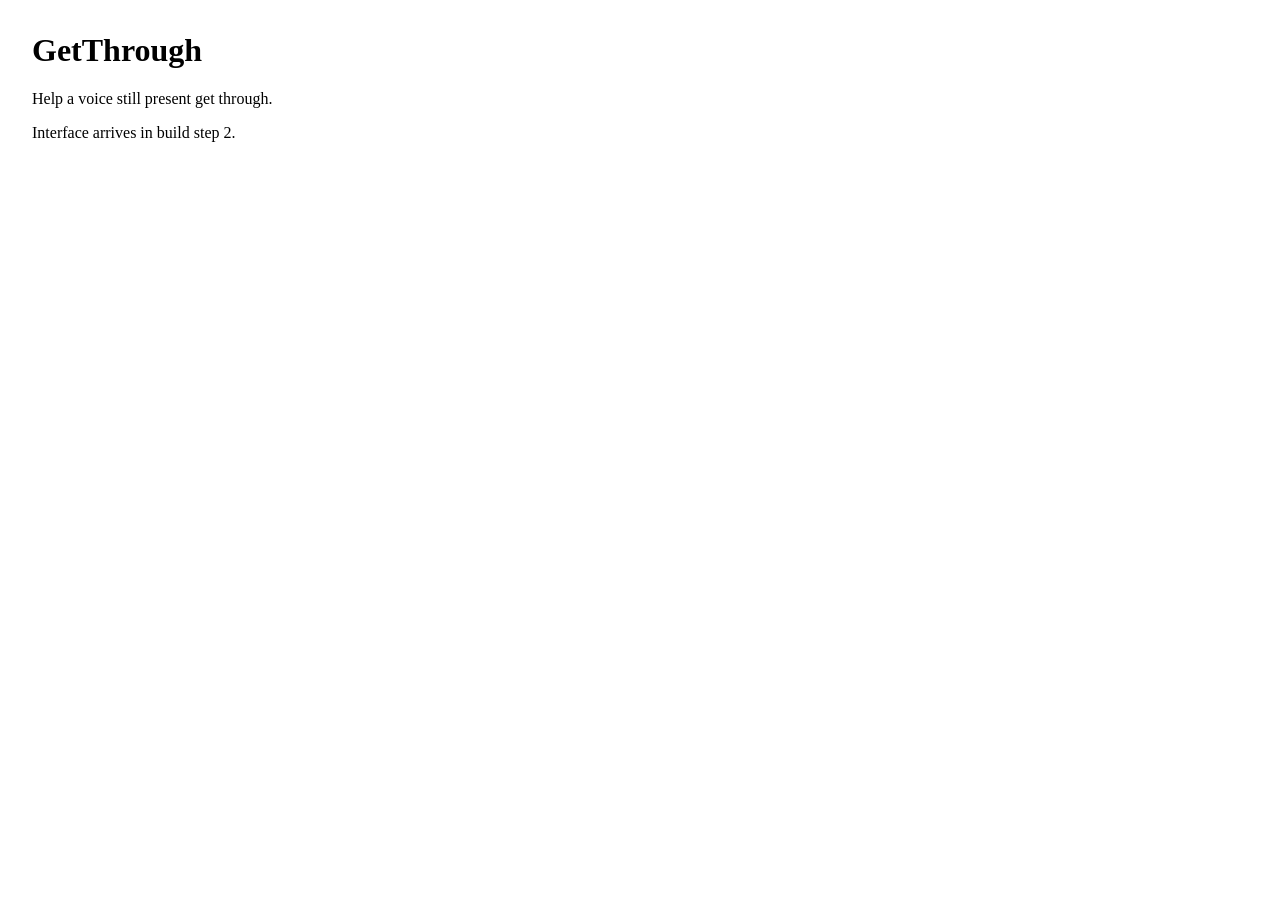
==== static/index.html @ 42d839e5 "Step 1: stubbed /interpret and static shell serving Co-Authored-By: Claude Fable 5 <noreply@anthropi" ====
<!DOCTYPE html>
<html lang="en">
<head>
  <meta charset="UTF-8">
  <meta name="viewport" content="width=device-width, initial-scale=1.0">
  <title>GetThrough</title>
  <link rel="stylesheet" href="style.css">
</head>
<body>
  <main class="app">
    <h1>GetThrough</h1>
    <p class="tagline">Help a voice still present get through.</p>
    <p id="placeholder">Interface arrives in build step 2.</p>
  </main>
  <script src="app.js"></script>
</body>
</html>
---- static/style.css ----
/* GetThrough styles -- design system arrives with the interface builds. */
body { font-family: Georgia, serif; margin: 2rem; }
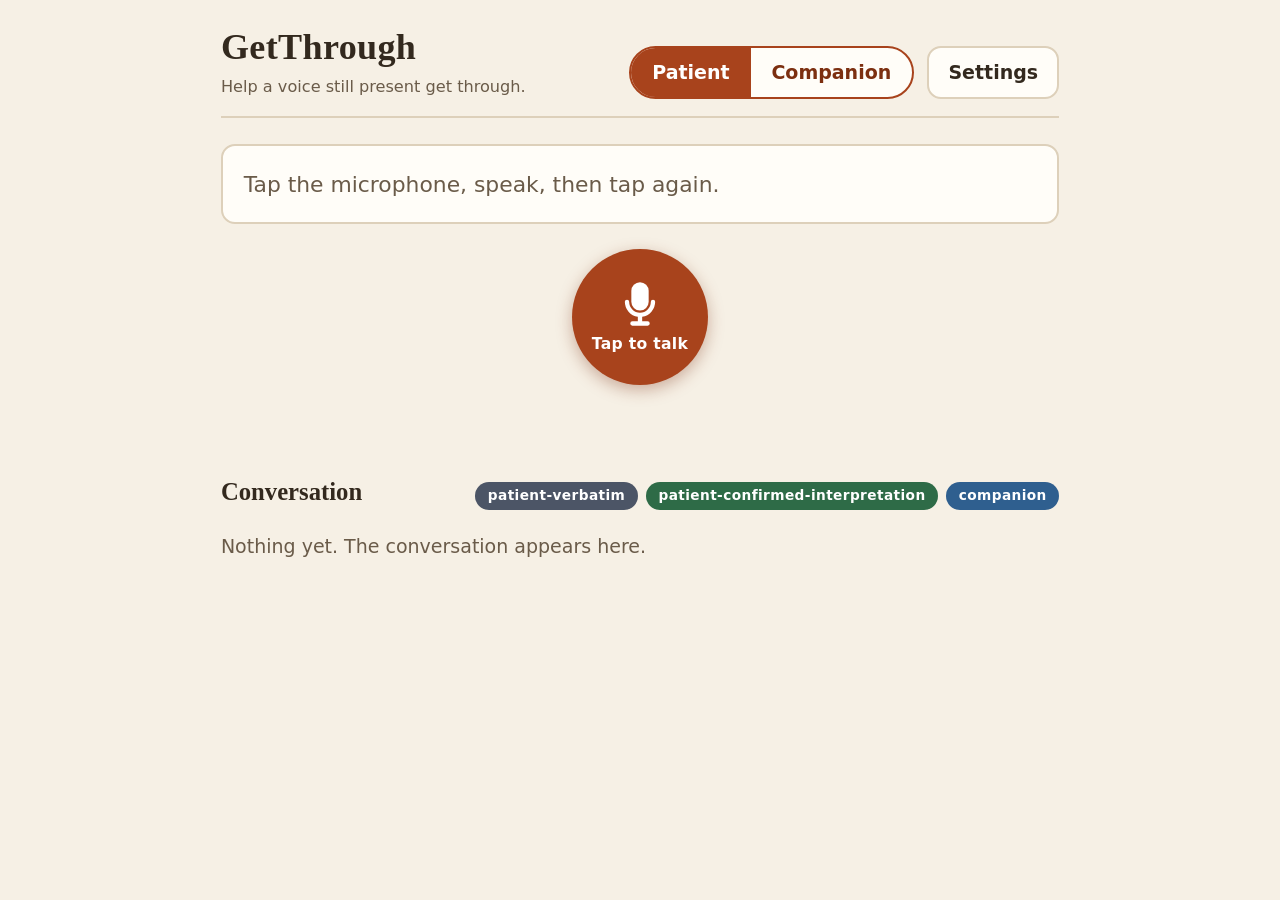
==== commit c624c4b8: "Step 2: mic capture, live transcript, mode toggle Co-Authored-By: Claude Fable 5 <noreply@anthropic." ====
--- a/static/index.html
+++ b/static/index.html
@@ -8,10 +8,147 @@
 </head>
 <body>
   <main class="app">
-    <h1>GetThrough</h1>
-    <p class="tagline">Help a voice still present get through.</p>
-    <p id="placeholder">Interface arrives in build step 2.</p>
+
+    <!-- ================= Header: brand, mode toggle, settings ============ -->
+    <header class="top">
+      <div class="brand">
+        <h1>GetThrough</h1>
+        <p class="tagline">Help a voice still present get through.</p>
+      </div>
+      <div class="top-controls">
+        <!-- Who is speaking right now. Patient turns get interpreted;
+             companion turns go straight into the log for context. -->
+        <div class="mode-toggle" role="group" aria-label="Who is speaking">
+          <button id="mode-patient" class="mode-btn active" aria-pressed="true">Patient</button>
+          <button id="mode-companion" class="mode-btn" aria-pressed="false">Companion</button>
+        </div>
+        <button id="settings-btn" class="settings-btn" aria-label="Open settings">Settings</button>
+      </div>
+    </header>
+
+    <!-- ================= Talk area: live transcript + one big mic ======== -->
+    <section class="talk" aria-label="Talk">
+      <div id="transcript" class="transcript" aria-live="polite">
+        <span class="transcript-hint">Tap the microphone, speak, then tap again.</span>
+      </div>
+
+      <button id="mic-btn" class="mic" aria-label="Start listening">
+        <svg class="mic-icon" viewBox="0 0 24 24" aria-hidden="true" fill="currentColor">
+          <path d="M12 15a4 4 0 0 0 4-4V6a4 4 0 1 0-8 0v5a4 4 0 0 0 4 4z"/>
+          <path d="M19 11a1 1 0 1 0-2 0 5 5 0 0 1-10 0 1 1 0 1 0-2 0 7 7 0 0 0 6 6.92V20H8.5a1 1 0 1 0 0 2h7a1 1 0 1 0 0-2H13v-2.08A7 7 0 0 0 19 11z"/>
+        </svg>
+        <span id="mic-label" class="mic-label">Tap to talk</span>
+      </button>
+      <p id="mic-status" class="mic-status" aria-live="polite"></p>
+    </section>
+
+    <!-- ================= Response area: candidates or unclear ============ -->
+    <!-- Invariant 1: the verbatim fragment stays visible right above the
+         cards that interpret it, always. -->
+    <section id="response-area" class="response-area hidden" aria-label="What you might mean">
+      <div class="fragment-echo">
+        <span class="chip chip-verbatim">said</span>
+        <span id="fragment-echo-text" class="fragment-echo-text"></span>
+      </div>
+
+      <div id="thinking" class="thinking hidden">Finding possible meanings&hellip;</div>
+
+      <!-- Cards 1-3 plus "None of these" are rendered here by app.js.
+           Invariant 3: "None of these" is always present, same size. -->
+      <div id="cards" class="cards"></div>
+
+      <!-- Invariant 5: when the model cannot tell, we say so gently
+           instead of forcing three guesses. -->
+      <div id="unclear-panel" class="unclear hidden">
+        <p class="unclear-title">I couldn&rsquo;t tell what you meant.</p>
+        <p id="unclear-reason" class="unclear-reason"></p>
+        <p class="unclear-help">Want to try again, or point/type instead?</p>
+      </div>
+
+      <!-- Typing path: whatever is typed becomes a card the patient still
+           has to tap to confirm -- typing never skips confirmation. -->
+      <div class="type-instead">
+        <input id="type-input" type="text" autocomplete="off"
+               placeholder="Or type what was meant&hellip;" aria-label="Type what was meant">
+        <button id="type-add" class="type-add-btn">Show as a choice</button>
+      </div>
+    </section>
+
+    <!-- ================= Conversation log with provenance chips ========== -->
+    <section class="log-section" aria-label="Conversation log">
+      <header class="log-header">
+        <h2>Conversation</h2>
+        <!-- Invariant 4: every utterance carries one of exactly three
+             provenance tags; this legend explains the chips. -->
+        <div class="legend">
+          <span class="chip chip-verbatim">patient-verbatim</span>
+          <span class="chip chip-confirmed">patient-confirmed-interpretation</span>
+          <span class="chip chip-companion">companion</span>
+        </div>
+      </header>
+      <ol id="log" class="log"></ol>
+      <p id="log-empty" class="log-empty">Nothing yet. The conversation appears here.</p>
+    </section>
   </main>
+
+  <!-- ================= Settings drawer ================================== -->
+  <div id="drawer-overlay" class="drawer-overlay hidden"></div>
+  <aside id="drawer" class="drawer hidden" aria-label="Settings">
+    <header class="drawer-header">
+      <h2>Settings</h2>
+      <button id="drawer-close" class="drawer-close" aria-label="Close settings">&times;</button>
+    </header>
+
+    <section class="drawer-block">
+      <h3>About this person</h3>
+      <p class="drawer-note">These notes are the only personalization there is. They are sent
+        with every interpretation and nothing is remembered anywhere else.
+        Delete a line and it is gone from all future guesses immediately.</p>
+
+      <label for="ctx-name">Name</label>
+      <input id="ctx-name" type="text" autocomplete="off">
+
+      <label for="ctx-people">People (one per line, e.g. &ldquo;Kirsti - wife&rdquo;)</label>
+      <textarea id="ctx-people" rows="3"></textarea>
+
+      <label for="ctx-needs">Common needs (one per line)</label>
+      <textarea id="ctx-needs" rows="3"></textarea>
+
+      <label for="ctx-words">Favorite words &amp; phrases (one per line)</label>
+      <textarea id="ctx-words" rows="3"></textarea>
+
+      <label for="ctx-places">Places (one per line)</label>
+      <textarea id="ctx-places" rows="2"></textarea>
+
+      <label for="ctx-notes">Notes from family (e.g. &ldquo;She says &lsquo;the cold thing&rsquo; for the refrigerator.&rdquo;)</label>
+      <textarea id="ctx-notes" rows="3"></textarea>
+
+      <div class="drawer-row">
+        <button id="ctx-save" class="drawer-btn primary">Save notes</button>
+        <button id="ctx-clear" class="drawer-btn danger">Clear all</button>
+      </div>
+      <p id="ctx-status" class="drawer-status" aria-live="polite"></p>
+    </section>
+
+    <section class="drawer-block">
+      <h3>Voice &amp; display</h3>
+      <label for="voice-rate">Speaking rate <span id="voice-rate-value">1.0</span></label>
+      <input id="voice-rate" type="range" min="0.7" max="1.2" step="0.05" value="1.0">
+      <div class="drawer-row">
+        <button id="text-size" class="drawer-btn" aria-pressed="false">Larger text: off</button>
+      </div>
+    </section>
+
+    <section class="drawer-block">
+      <h3>Session</h3>
+      <div class="drawer-row">
+        <button id="session-save" class="drawer-btn primary">Save session</button>
+        <button id="session-new" class="drawer-btn">New session</button>
+      </div>
+      <p id="session-status" class="drawer-status" aria-live="polite"></p>
+    </section>
+  </aside>
+
   <script src="app.js"></script>
 </body>
 </html>
--- a/static/style.css
+++ b/static/style.css
@@ -1,2 +1,462 @@
-/* GetThrough styles -- design system arrives with the interface builds. */
-body { font-family: Georgia, serif; margin: 2rem; }
+/* ==========================================================================
+   GetThrough design system (SEED.md section 7)
+
+   The primary user may have impaired language, vision, and motor control.
+   Every choice below follows from that:
+     - big targets (mic >= 96px, cards >= 80px tall, buttons >= 48px)
+     - big text (live transcript >= 24px, card text >= 20px)
+     - calm, warm, high-contrast palette -- paper and ink, not clinic-white
+     - color is never the only signal (chips carry words, states carry text)
+   ========================================================================== */
+
+:root {
+  /* Warm paper-and-ink palette. All text/background pairs meet WCAG AA. */
+  --paper: #f6f0e5;        /* page background: warm cream               */
+  --card: #fffdf8;         /* raised surfaces                           */
+  --ink: #33291e;          /* main text: warm near-black (~12:1)        */
+  --ink-soft: #6a5b49;     /* secondary text (~5.6:1 on paper)          */
+  --line: #ddd0ba;         /* hairline borders                          */
+  --terracotta: #a8431c;   /* the mic + primary actions (~6:1 w/ white) */
+  --terracotta-deep: #7c2f10;
+  --green: #2e6b47;        /* confirmed-interpretation chip             */
+  --slate: #4c5566;        /* patient-verbatim chip                     */
+  --blue: #2f5f8f;         /* companion chip                            */
+  --danger: #9b2c2c;
+  --focus: #1d4f91;        /* visible keyboard focus ring               */
+  --radius: 14px;
+}
+
+* { box-sizing: border-box; }
+
+html { font-size: 19px; }
+html.large-text { font-size: 23px; }   /* the "Larger text" toggle */
+
+body {
+  margin: 0;
+  background: var(--paper);
+  color: var(--ink);
+  font-family: "Seravek", "Gill Sans", "Trebuchet MS", "Segoe UI", system-ui, sans-serif;
+  line-height: 1.45;
+}
+
+button { font: inherit; cursor: pointer; }
+button:focus-visible, input:focus-visible, textarea:focus-visible {
+  outline: 3px solid var(--focus);
+  outline-offset: 2px;
+}
+
+.hidden { display: none !important; }
+
+.app {
+  max-width: 880px;
+  margin: 0 auto;
+  padding: 1.1rem 1.1rem 4rem;
+}
+
+/* ================= Header ================= */
+
+.top {
+  display: flex;
+  flex-wrap: wrap;
+  align-items: flex-end;
+  justify-content: space-between;
+  gap: 0.8rem;
+  padding-bottom: 0.9rem;
+  border-bottom: 2px solid var(--line);
+}
+
+h1 {
+  margin: 0;
+  font-family: Georgia, "Times New Roman", serif;
+  font-size: 1.9rem;
+  letter-spacing: 0.01em;
+}
+
+.tagline {
+  margin: 0.1rem 0 0;
+  color: var(--ink-soft);
+  font-size: 0.85rem;
+}
+
+.top-controls { display: flex; align-items: center; gap: 0.7rem; flex-wrap: wrap; }
+
+/* Mode toggle: one explicit switch, Patient / Companion */
+.mode-toggle {
+  display: flex;
+  border: 2px solid var(--terracotta);
+  border-radius: 999px;
+  overflow: hidden;
+  background: var(--card);
+}
+
+.mode-btn {
+  border: 0;
+  background: transparent;
+  color: var(--terracotta-deep);
+  padding: 0.55rem 1.1rem;
+  font-size: 1rem;
+  font-weight: 600;
+  min-height: 48px;
+}
+
+.mode-btn.active { background: var(--terracotta); color: #fff; }
+
+.settings-btn {
+  border: 2px solid var(--line);
+  background: var(--card);
+  color: var(--ink);
+  border-radius: var(--radius);
+  padding: 0.55rem 1rem;
+  min-height: 48px;
+  font-weight: 600;
+}
+
+/* ================= Talk area ================= */
+
+.talk {
+  display: flex;
+  flex-direction: column;
+  align-items: center;
+  padding: 1.4rem 0 0.6rem;
+}
+
+/* Live transcript: what the mic is hearing, verbatim, as it happens. */
+.transcript {
+  width: 100%;
+  min-height: 4.2rem;
+  background: var(--card);
+  border: 2px solid var(--line);
+  border-radius: var(--radius);
+  padding: 0.9rem 1.1rem;
+  font-size: 1.5rem;            /* >= 24px requirement */
+  line-height: 1.4;
+  margin-bottom: 1.3rem;
+}
+
+.transcript-hint { color: var(--ink-soft); font-size: 1.15rem; }
+.transcript .interim { color: var(--ink-soft); }
+
+/* The one giant mic button. 136px, far above the 96px minimum. */
+.mic {
+  width: 136px;
+  height: 136px;
+  border-radius: 50%;
+  border: 0;
+  background: var(--terracotta);
+  color: #fff;
+  display: flex;
+  flex-direction: column;
+  align-items: center;
+  justify-content: center;
+  gap: 0.15rem;
+  box-shadow: 0 5px 16px rgba(124, 47, 16, 0.35);
+  transition: transform 120ms ease, background 200ms ease;
+}
+
+.mic:active { transform: scale(0.96); }
+.mic-icon { width: 52px; height: 52px; }
+.mic-label { font-size: 0.82rem; font-weight: 700; letter-spacing: 0.02em; }
+
+/* Listening state: color change AND text change AND a slow calm pulse. */
+.mic.listening {
+  background: var(--terracotta-deep);
+  animation: pulse 1.8s ease-in-out infinite;
+}
+
+@keyframes pulse {
+  0%, 100% { box-shadow: 0 0 0 0 rgba(124, 47, 16, 0.45); }
+  50%      { box-shadow: 0 0 0 18px rgba(124, 47, 16, 0); }
+}
+
+.mic-status {
+  min-height: 1.5rem;
+  margin: 0.8rem 0 0;
+  color: var(--ink-soft);
+  font-size: 1.05rem;
+  text-align: center;
+}
+
+/* ================= Response area (cards / unclear) ================= */
+
+.response-area {
+  margin-top: 0.8rem;
+  padding: 1.1rem;
+  background: rgba(255, 253, 248, 0.65);
+  border: 2px solid var(--line);
+  border-radius: var(--radius);
+}
+
+/* Invariant 1: the raw fragment sits right here, above its interpretations. */
+.fragment-echo {
+  display: flex;
+  align-items: baseline;
+  gap: 0.6rem;
+  flex-wrap: wrap;
+  margin-bottom: 0.9rem;
+}
+
+.fragment-echo-text { font-size: 1.25rem; font-style: italic; }
+
+.thinking { color: var(--ink-soft); font-size: 1.15rem; padding: 0.6rem 0.2rem; }
+
+.cards { display: flex; flex-direction: column; gap: 0.85rem; }
+
+/* Candidate cards and "None of these" share the exact same box:
+   same min-height, same border, same text size (invariant 3). */
+.card {
+  display: flex;
+  align-items: center;
+  gap: 1rem;
+  width: 100%;
+  min-height: 92px;              /* >= 80px requirement */
+  text-align: left;
+  background: var(--card);
+  border: 2.5px solid var(--line);
+  border-radius: var(--radius);
+  padding: 0.9rem 1.1rem;
+  font-size: 1.3rem;             /* >= 20px requirement */
+  color: var(--ink);
+  transition: border-color 120ms ease, transform 120ms ease;
+}
+
+.card:hover, .card:focus-visible { border-color: var(--terracotta); }
+.card:active { transform: scale(0.99); }
+
+.card-number {
+  flex: 0 0 auto;
+  width: 2.3rem;
+  height: 2.3rem;
+  border-radius: 50%;
+  background: var(--terracotta);
+  color: #fff;
+  font-weight: 700;
+  display: flex;
+  align-items: center;
+  justify-content: center;
+}
+
+.card.none .card-number { background: var(--slate); }
+
+.card-text { flex: 1 1 auto; }
+
+/* Confidence is shown, not hidden: uncertainty is information. */
+.card-confidence {
+  flex: 0 0 auto;
+  font-size: 0.75rem;
+  font-weight: 700;
+  letter-spacing: 0.04em;
+  text-transform: uppercase;
+  color: var(--ink-soft);
+  border: 1.5px solid var(--line);
+  border-radius: 999px;
+  padding: 0.2rem 0.6rem;
+}
+
+/* Gentle unclear state -- an honest answer, not a failure screen. */
+.unclear { padding: 0.4rem 0.2rem; }
+.unclear-title { margin: 0 0 0.3rem; font-size: 1.35rem; font-weight: 600; }
+.unclear-reason { margin: 0 0 0.3rem; color: var(--ink-soft); font-size: 1.1rem; }
+.unclear-help { margin: 0; font-size: 1.15rem; }
+
+/* Typing path */
+.type-instead { display: flex; gap: 0.6rem; margin-top: 1rem; flex-wrap: wrap; }
+
+.type-instead input {
+  flex: 1 1 260px;
+  font: inherit;
+  font-size: 1.15rem;
+  padding: 0.7rem 0.9rem;
+  border: 2px solid var(--line);
+  border-radius: var(--radius);
+  background: var(--card);
+  color: var(--ink);
+}
+
+.type-add-btn {
+  border: 2px solid var(--terracotta);
+  background: var(--card);
+  color: var(--terracotta-deep);
+  border-radius: var(--radius);
+  padding: 0.6rem 1rem;
+  font-weight: 600;
+  min-height: 48px;
+}
+
+/* ================= Conversation log ================= */
+
+.log-section { margin-top: 1.6rem; }
+
+.log-header {
+  display: flex;
+  flex-wrap: wrap;
+  align-items: baseline;
+  justify-content: space-between;
+  gap: 0.5rem;
+}
+
+.log-header h2 {
+  font-family: Georgia, serif;
+  font-size: 1.3rem;
+  margin: 0.2rem 0;
+}
+
+.legend { display: flex; gap: 0.45rem; flex-wrap: wrap; }
+
+/* Provenance chips: small colored labels that always carry their words. */
+.chip {
+  display: inline-block;
+  font-size: 0.72rem;
+  font-weight: 700;
+  letter-spacing: 0.03em;
+  color: #fff;
+  border-radius: 999px;
+  padding: 0.22rem 0.65rem;
+  white-space: nowrap;
+}
+
+.chip-verbatim  { background: var(--slate); }
+.chip-confirmed { background: var(--green); }
+.chip-companion { background: var(--blue); }
+
+.log { list-style: none; margin: 0.8rem 0 0; padding: 0; }
+
+.log-entry {
+  background: var(--card);
+  border: 1.5px solid var(--line);
+  border-radius: var(--radius);
+  padding: 0.75rem 1rem;
+  margin-bottom: 0.6rem;
+}
+
+.log-entry-top {
+  display: flex;
+  align-items: center;
+  gap: 0.6rem;
+  flex-wrap: wrap;
+  margin-bottom: 0.25rem;
+}
+
+.log-time { color: var(--ink-soft); font-size: 0.8rem; }
+
+.log-text { font-size: 1.2rem; }
+
+.log-source {
+  margin-top: 0.3rem;
+  color: var(--ink-soft);
+  font-size: 0.95rem;
+  font-style: italic;
+}
+
+.say-again {
+  margin-left: auto;
+  border: 1.5px solid var(--green);
+  background: var(--card);
+  color: var(--green);
+  border-radius: 999px;
+  padding: 0.3rem 0.8rem;
+  font-size: 0.9rem;
+  font-weight: 600;
+  min-height: 40px;
+}
+
+.log-empty { color: var(--ink-soft); font-size: 1rem; }
+
+/* ================= Settings drawer ================= */
+
+.drawer-overlay {
+  position: fixed;
+  inset: 0;
+  background: rgba(51, 41, 30, 0.45);
+  z-index: 5;
+}
+
+.drawer {
+  position: fixed;
+  top: 0;
+  right: 0;
+  bottom: 0;
+  width: min(440px, 94vw);
+  background: var(--paper);
+  border-left: 2px solid var(--line);
+  box-shadow: -8px 0 22px rgba(51, 41, 30, 0.25);
+  padding: 1.1rem 1.2rem 2rem;
+  overflow-y: auto;
+  z-index: 6;
+}
+
+.drawer-header {
+  display: flex;
+  align-items: center;
+  justify-content: space-between;
+  margin-bottom: 0.4rem;
+}
+
+.drawer-header h2 { font-family: Georgia, serif; margin: 0; }
+
+.drawer-close {
+  border: 0;
+  background: transparent;
+  color: var(--ink);
+  font-size: 2rem;
+  line-height: 1;
+  width: 48px;
+  height: 48px;
+  border-radius: 50%;
+}
+
+.drawer-block {
+  border-top: 2px solid var(--line);
+  padding-top: 0.9rem;
+  margin-top: 0.9rem;
+}
+
+.drawer-block h3 { margin: 0 0 0.4rem; font-size: 1.05rem; }
+
+.drawer-note { color: var(--ink-soft); font-size: 0.9rem; margin: 0 0 0.7rem; }
+
+.drawer-block label {
+  display: block;
+  font-weight: 600;
+  font-size: 0.92rem;
+  margin: 0.7rem 0 0.25rem;
+}
+
+.drawer-block input[type="text"], .drawer-block textarea {
+  width: 100%;
+  font: inherit;
+  font-size: 1rem;
+  padding: 0.55rem 0.7rem;
+  border: 2px solid var(--line);
+  border-radius: 10px;
+  background: var(--card);
+  color: var(--ink);
+  resize: vertical;
+}
+
+.drawer-block input[type="range"] { width: 100%; margin: 0.4rem 0; }
+
+.drawer-row { display: flex; gap: 0.6rem; margin-top: 0.9rem; flex-wrap: wrap; }
+
+.drawer-btn {
+  border: 2px solid var(--line);
+  background: var(--card);
+  color: var(--ink);
+  border-radius: var(--radius);
+  padding: 0.55rem 1rem;
+  font-weight: 600;
+  min-height: 48px;
+}
+
+.drawer-btn.primary { border-color: var(--green); background: var(--green); color: #fff; }
+.drawer-btn.danger  { border-color: var(--danger); color: var(--danger); }
+
+.drawer-status { min-height: 1.3rem; color: var(--ink-soft); font-size: 0.9rem; margin: 0.5rem 0 0; }
+
+/* ================= Small screens ================= */
+
+@media (max-width: 560px) {
+  html { font-size: 17px; }
+  html.large-text { font-size: 20px; }
+  .top { flex-direction: column; align-items: stretch; }
+  .top-controls { justify-content: space-between; }
+}
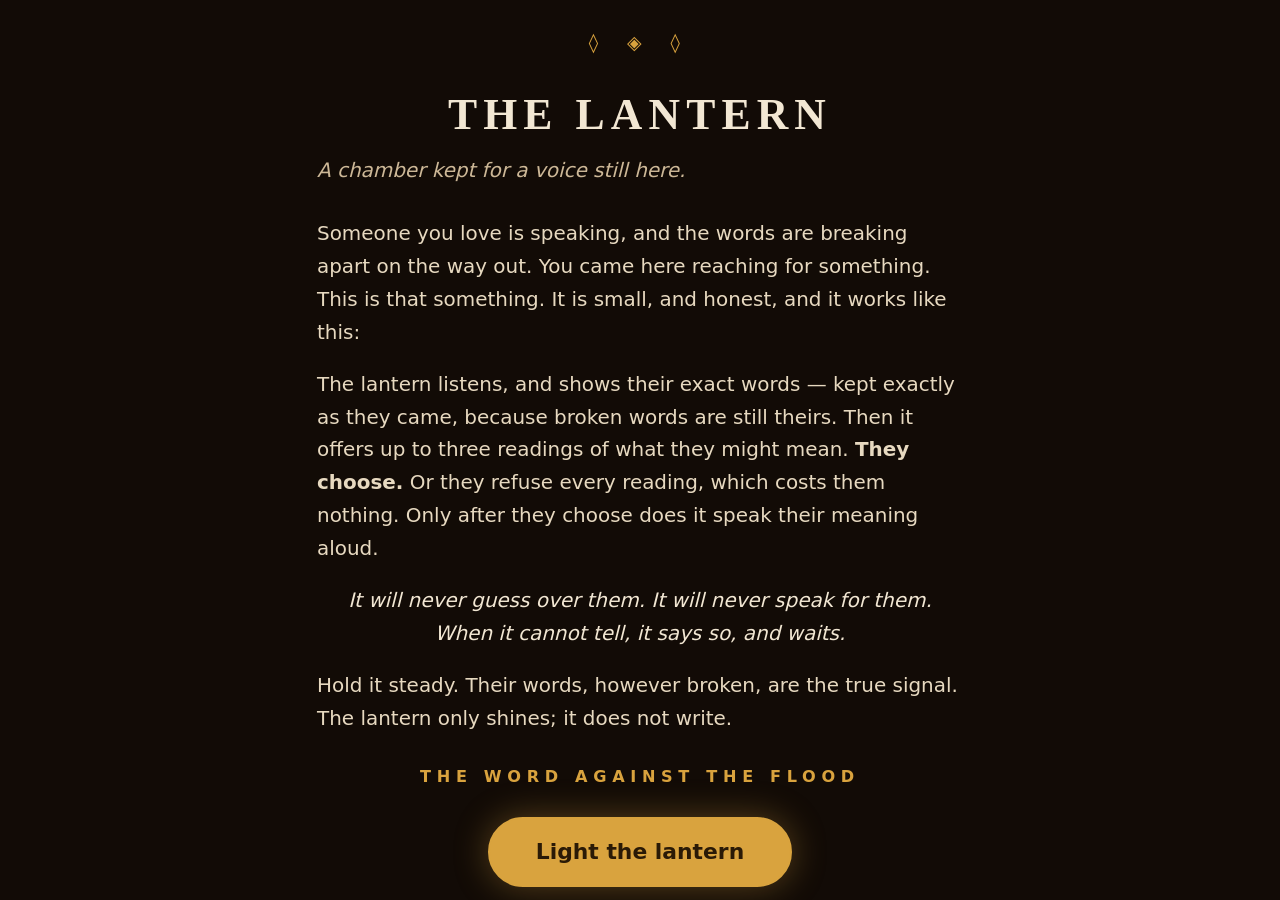
==== commit d377fd2f: "THE LANTERN: rebuild the chamber from scratch -- threshold, lamplight, quick words, the record Born " ====
--- a/static/index.html
+++ b/static/index.html
@@ -3,92 +3,140 @@
 <head>
   <meta charset="UTF-8">
   <meta name="viewport" content="width=device-width, initial-scale=1.0">
-  <title>GetThrough</title>
+  <title>The Lantern</title>
   <link rel="stylesheet" href="style.css">
 </head>
 <body>
+
+  <!-- ================= The threshold ====================================
+       Shown once, on first arrival. Written for the one who carried the
+       lantern here. Crossing it is remembered on this device. -->
+  <div id="threshold" class="threshold hidden" role="dialog" aria-label="The threshold">
+    <div class="threshold-inner">
+      <div class="sigil">&#9674; &#9672; &#9674;</div>
+      <h1>THE LANTERN</h1>
+      <p class="threshold-kicker">A chamber kept for a voice still here.</p>
+
+      <p>Someone you love is speaking, and the words are breaking apart on
+        the way out. You came here reaching for something. This is that
+        something. It is small, and honest, and it works like this:</p>
+
+      <p>The lantern listens, and shows their exact words &mdash; kept
+        exactly as they came, because broken words are still theirs. Then it
+        offers up to three readings of what they might mean. <strong>They
+        choose.</strong> Or they refuse every reading, which costs them
+        nothing. Only after they choose does it speak their meaning aloud.</p>
+
+      <p class="threshold-vow">It will never guess over them. It will never
+        speak for them. When it cannot tell, it says so, and waits.</p>
+
+      <p>Hold it steady. Their words, however broken, are the true signal.
+        The lantern only shines; it does not write.</p>
+
+      <div class="threshold-motto">THE WORD AGAINST THE FLOOD</div>
+
+      <button id="threshold-begin" class="threshold-begin">Light the lantern</button>
+    </div>
+  </div>
+
+  <!-- ================= Show-big overlay =================================
+       One confirmed meaning, filling the screen. Tap anywhere to close. -->
+  <div id="show-big" class="show-big-overlay hidden" role="dialog" aria-label="Shown large">
+    <div id="show-big-text" class="show-big-text"></div>
+    <div class="show-big-hint">tap anywhere to close</div>
+  </div>
+
   <main class="app">
 
-    <!-- ================= Header: brand, mode toggle, settings ============ -->
+    <!-- ================= Header: name, mode toggle, settings ============ -->
     <header class="top">
       <div class="brand">
-        <h1>GetThrough</h1>
-        <p class="tagline">Help a voice still present get through.</p>
+        <h1>The Lantern</h1>
+        <p class="tagline">For a voice still here.</p>
       </div>
       <div class="top-controls">
-        <!-- Who is speaking right now. Patient turns get interpreted;
-             companion turns go straight into the log for context. -->
-        <div class="mode-toggle" role="group" aria-label="Who is speaking">
-          <button id="mode-patient" class="mode-btn active" aria-pressed="true">Patient</button>
-          <button id="mode-companion" class="mode-btn" aria-pressed="false">Companion</button>
+        <!-- Whose words the lantern is hearing. Voice = the person; their
+             words get readings. Keeper = the companion; their words go
+             straight into the record for context. -->
+        <div class="mode-toggle" role="group" aria-label="Whose words">
+          <button id="mode-voice" class="mode-btn active" aria-pressed="true">Voice</button>
+          <button id="mode-keeper" class="mode-btn" aria-pressed="false">Keeper</button>
         </div>
         <button id="settings-btn" class="settings-btn" aria-label="Open settings">Settings</button>
       </div>
     </header>
 
-    <!-- ================= Talk area: live transcript + one big mic ======== -->
-    <section class="talk" aria-label="Talk">
+    <!-- ================= The lantern: live words + one big flame ======== -->
+    <section class="talk" aria-label="The lantern">
       <div id="transcript" class="transcript" aria-live="polite">
-        <span class="transcript-hint">Tap the microphone, speak, then tap again.</span>
-      </div>
-
-      <button id="mic-btn" class="mic" aria-label="Start listening">
-        <svg class="mic-icon" viewBox="0 0 24 24" aria-hidden="true" fill="currentColor">
+        <span class="transcript-hint">Tap the lantern, speak, then tap again.</span>
+      </div>
+
+      <button id="lantern-btn" class="lantern" aria-label="Light the lantern and listen">
+        <svg class="lantern-icon" viewBox="0 0 24 24" aria-hidden="true" fill="currentColor">
           <path d="M12 15a4 4 0 0 0 4-4V6a4 4 0 1 0-8 0v5a4 4 0 0 0 4 4z"/>
           <path d="M19 11a1 1 0 1 0-2 0 5 5 0 0 1-10 0 1 1 0 1 0-2 0 7 7 0 0 0 6 6.92V20H8.5a1 1 0 1 0 0 2h7a1 1 0 1 0 0-2H13v-2.08A7 7 0 0 0 19 11z"/>
         </svg>
-        <span id="mic-label" class="mic-label">Tap to talk</span>
+        <span id="lantern-label" class="lantern-label">Tap to talk</span>
       </button>
-      <p id="mic-status" class="mic-status" aria-live="polite"></p>
-    </section>
-
-    <!-- ================= Response area: candidates or unclear ============ -->
-    <!-- Invariant 1: the verbatim fragment stays visible right above the
-         cards that interpret it, always. -->
-    <section id="response-area" class="response-area hidden" aria-label="What you might mean">
+      <p id="lantern-status" class="lantern-status" aria-live="polite"></p>
+
+      <!-- Quick words: the person's own common needs, one tap each.
+           A tap here is the person choosing -- it speaks and is recorded
+           as their chosen words. Filled from the prism. -->
+      <div id="quick-words" class="quick-words" aria-label="Quick words"></div>
+    </section>
+
+    <!-- ================= Readings: cards or an honest unclear =========== -->
+    <!-- First law: the verbatim fragment stays visible right above the
+         readings that interpret it, always. -->
+    <section id="response-area" class="response-area hidden" aria-label="Possible meanings">
       <div class="fragment-echo">
-        <span class="chip chip-verbatim">said</span>
+        <span class="chip chip-verbatim">heard</span>
         <span id="fragment-echo-text" class="fragment-echo-text"></span>
       </div>
 
-      <div id="thinking" class="thinking hidden">Finding possible meanings&hellip;</div>
-
-      <!-- Cards 1-3 plus "None of these" are rendered here by app.js.
-           Invariant 3: "None of these" is always present, same size. -->
+      <div id="thinking" class="thinking hidden">The lantern is reading&hellip;</div>
+
+      <!-- Readings 1-3 plus "None of these" are rendered here by app.js.
+           Third law: "None of these" is always present, same size. -->
       <div id="cards" class="cards"></div>
 
-      <!-- Invariant 5: when the model cannot tell, we say so gently
+      <!-- Fifth law: when the reader cannot tell, we say so gently
            instead of forcing three guesses. -->
       <div id="unclear-panel" class="unclear hidden">
-        <p class="unclear-title">I couldn&rsquo;t tell what you meant.</p>
+        <p class="unclear-title">The lantern can&rsquo;t make this out yet.</p>
         <p id="unclear-reason" class="unclear-reason"></p>
-        <p class="unclear-help">Want to try again, or point/type instead?</p>
-      </div>
-
-      <!-- Typing path: whatever is typed becomes a card the patient still
-           has to tap to confirm -- typing never skips confirmation. -->
+        <p class="unclear-help">Try again when ready &mdash; or offer words by hand below.</p>
+      </div>
+
+      <!-- Words offered by hand become one more reading. The person still
+           taps to confirm -- offering never skips their choice. -->
       <div class="type-instead">
         <input id="type-input" type="text" autocomplete="off"
-               placeholder="Or type what was meant&hellip;" aria-label="Type what was meant">
+               placeholder="Or offer words by hand&hellip;" aria-label="Offer words by hand">
         <button id="type-add" class="type-add-btn">Show as a choice</button>
       </div>
     </section>
 
-    <!-- ================= Conversation log with provenance chips ========== -->
-    <section class="log-section" aria-label="Conversation log">
-      <header class="log-header">
-        <h2>Conversation</h2>
-        <!-- Invariant 4: every utterance carries one of exactly three
-             provenance tags; this legend explains the chips. -->
+    <!-- ================= The record ====================================== -->
+    <section class="record-section" aria-label="The record">
+      <header class="record-header">
+        <h2>The Record</h2>
+        <!-- Fourth law: every utterance carries a provenance chip, one of
+             exactly four, so the record never forgets where words came from. -->
         <div class="legend">
-          <span class="chip chip-verbatim">patient-verbatim</span>
-          <span class="chip chip-confirmed">patient-confirmed-interpretation</span>
-          <span class="chip chip-companion">companion</span>
+          <span class="chip chip-verbatim">verbatim</span>
+          <span class="chip chip-confirmed">confirmed-reading</span>
+          <span class="chip chip-chosen">chosen</span>
+          <span class="chip chip-keeper">keeper</span>
         </div>
       </header>
-      <ol id="log" class="log"></ol>
-      <p id="log-empty" class="log-empty">Nothing yet. The conversation appears here.</p>
-    </section>
+      <ol id="record" class="record"></ol>
+      <p id="record-empty" class="record-empty">Nothing yet. What gets through appears here.</p>
+    </section>
+
+    <footer class="chamber-foot" aria-hidden="true">&#9674; &#9672; &#9674;</footer>
   </main>
 
   <!-- ================= Settings drawer ================================== -->
@@ -100,52 +148,64 @@
     </header>
 
     <section class="drawer-block">
-      <h3>About this person</h3>
-      <p class="drawer-note">These notes are the only personalization there is. They are sent
-        with every interpretation and nothing is remembered anywhere else.
-        Delete a line and it is gone from all future guesses immediately.</p>
-
-      <label for="ctx-name">Name</label>
-      <input id="ctx-name" type="text" autocomplete="off">
-
-      <label for="ctx-people">People (one per line, e.g. &ldquo;Kirsti - wife&rdquo;)</label>
-      <textarea id="ctx-people" rows="3"></textarea>
-
-      <label for="ctx-needs">Common needs (one per line)</label>
-      <textarea id="ctx-needs" rows="3"></textarea>
-
-      <label for="ctx-words">Favorite words &amp; phrases (one per line)</label>
-      <textarea id="ctx-words" rows="3"></textarea>
-
-      <label for="ctx-places">Places (one per line)</label>
-      <textarea id="ctx-places" rows="2"></textarea>
-
-      <label for="ctx-notes">Notes from family (e.g. &ldquo;She says &lsquo;the cold thing&rsquo; for the refrigerator.&rdquo;)</label>
-      <textarea id="ctx-notes" rows="3"></textarea>
-
-      <div class="drawer-row">
-        <button id="ctx-save" class="drawer-btn primary">Save notes</button>
-        <button id="ctx-clear" class="drawer-btn danger">Clear all</button>
-      </div>
-      <p id="ctx-status" class="drawer-status" aria-live="polite"></p>
-    </section>
-
-    <section class="drawer-block">
-      <h3>Voice &amp; display</h3>
+      <h3>The Prism</h3>
+      <p class="drawer-note">The prism teaches the lantern this person&rsquo;s own words and
+        world, so it never falls back on generic guesses. It is the only
+        personalization there is &mdash; sent with every reading, remembered
+        nowhere else. Delete a line and it is gone from all future readings
+        immediately.</p>
+
+      <label for="prism-name">Name</label>
+      <input id="prism-name" type="text" autocomplete="off">
+
+      <label for="prism-people">People (one per line, e.g. &ldquo;Kirsti - wife&rdquo;)</label>
+      <textarea id="prism-people" rows="3"></textarea>
+
+      <label for="prism-needs">Common needs (one per line &mdash; these become the quick words)</label>
+      <textarea id="prism-needs" rows="3"></textarea>
+
+      <label for="prism-words">Favorite words &amp; phrases (one per line)</label>
+      <textarea id="prism-words" rows="3"></textarea>
+
+      <label for="prism-places">Places (one per line)</label>
+      <textarea id="prism-places" rows="2"></textarea>
+
+      <label for="prism-notes">Notes from family (e.g. &ldquo;She says &lsquo;the cold thing&rsquo; for the refrigerator.&rdquo;)</label>
+      <textarea id="prism-notes" rows="3"></textarea>
+
+      <div class="drawer-row">
+        <button id="prism-save" class="drawer-btn primary">Save the prism</button>
+        <button id="prism-clear" class="drawer-btn danger">Clear all</button>
+      </div>
+      <p id="prism-status" class="drawer-status" aria-live="polite"></p>
+    </section>
+
+    <section class="drawer-block">
+      <h3>Voice &amp; light</h3>
       <label for="voice-rate">Speaking rate <span id="voice-rate-value">1.0</span></label>
       <input id="voice-rate" type="range" min="0.7" max="1.2" step="0.05" value="1.0">
       <div class="drawer-row">
+        <button id="light-toggle" class="drawer-btn" aria-pressed="false">Daylight: off</button>
         <button id="text-size" class="drawer-btn" aria-pressed="false">Larger text: off</button>
       </div>
     </section>
 
     <section class="drawer-block">
-      <h3>Session</h3>
-      <div class="drawer-row">
-        <button id="session-save" class="drawer-btn primary">Save session</button>
-        <button id="session-new" class="drawer-btn">New session</button>
-      </div>
-      <p id="session-status" class="drawer-status" aria-live="polite"></p>
+      <h3>The Record</h3>
+      <p class="drawer-note">Records save to a local file on this machine, every word tagged
+        with where it came from. The lantern forgets; the record is yours.</p>
+      <div class="drawer-row">
+        <button id="record-save" class="drawer-btn primary">Keep the record</button>
+        <button id="record-new" class="drawer-btn">New record</button>
+      </div>
+      <p id="record-status" class="drawer-status" aria-live="polite"></p>
+    </section>
+
+    <section class="drawer-block">
+      <h3>The Threshold</h3>
+      <div class="drawer-row">
+        <button id="threshold-again" class="drawer-btn">Read the threshold again</button>
+      </div>
     </section>
   </aside>
 
--- a/static/style.css
+++ b/static/style.css
@@ -1,29 +1,62 @@
 /* ==========================================================================
-   GetThrough design system (SEED.md section 7)
-
-   The primary user may have impaired language, vision, and motor control.
-   Every choice below follows from that:
-     - big targets (mic >= 96px, cards >= 80px tall, buttons >= 48px)
-     - big text (live transcript >= 24px, card text >= 20px)
-     - calm, warm, high-contrast palette -- paper and ink, not clinic-white
-     - color is never the only signal (chips carry words, states carry text)
+   THE LANTERN -- the chamber's design system
+
+   Two rooms, one chamber:
+     LAMPLIGHT (default) -- the estate's night: warm void, bone text, gold
+       flame. Built for the hospital room at 2 a.m., where a white screen
+       is an assault and a lantern is a kindness.
+     DAYLIGHT (toggle)   -- the porch: warm paper and ink, for bright rooms
+       and eyes that prefer dark-on-light.
+
+   The person using this may have impaired language, vision, and motor
+   control, so in both rooms:
+     - big targets (lantern >= 96px, reading cards >= 80px, buttons >= 48px)
+     - big text (live words >= 24px, reading text >= 20px)
+     - every text/background pair holds WCAG AA (audited, not assumed)
+     - color is never the only signal: chips carry words, states carry text
    ========================================================================== */
 
 :root {
-  /* Warm paper-and-ink palette. All text/background pairs meet WCAG AA. */
-  --paper: #f6f0e5;        /* page background: warm cream               */
-  --card: #fffdf8;         /* raised surfaces                           */
-  --ink: #33291e;          /* main text: warm near-black (~12:1)        */
-  --ink-soft: #6a5b49;     /* secondary text (~5.6:1 on paper)          */
-  --line: #ddd0ba;         /* hairline borders                          */
-  --terracotta: #a8431c;   /* the mic + primary actions (~6:1 w/ white) */
-  --terracotta-deep: #7c2f10;
-  --green: #2e6b47;        /* confirmed-interpretation chip             */
-  --slate: #4c5566;        /* patient-verbatim chip                     */
-  --blue: #2f5f8f;         /* companion chip                            */
+  /* LAMPLIGHT -- void / gold / bone */
+  --bg: #171009;            /* the room at night                        */
+  --surface: #251a10;       /* raised surfaces in the lantern's circle  */
+  --edge: #46331d;          /* hairline borders                         */
+  --ink: #f2e7d3;           /* bone -- primary text (~15:1 on bg)       */
+  --ink-soft: #cdb897;      /* secondary text (~8:1 on surface)         */
+  --accent: #d9a33e;        /* the flame -- gold                        */
+  --on-accent: #2a1a06;     /* text set on gold                         */
+  --halo: rgba(217, 163, 62, 0.28);  /* the glow around the lit lantern */
+  --confirm: #a4d0b0;       /* say-again / confirmed accents            */
+  --danger: #f0a08d;
+  --focus: #ffd27a;
+
+  /* provenance chips: light grounds, dark words -- legible at chip size */
+  --chip-verbatim-bg: #aeb9cb;  --chip-verbatim-fg: #131c2b;
+  --chip-confirmed-bg: #a4d0b0; --chip-confirmed-fg: #0e2b18;
+  --chip-chosen-bg: #e8cf96;    --chip-chosen-fg: #33240a;
+  --chip-keeper-bg: #a9c9ea;    --chip-keeper-fg: #102a44;
+
+  --radius: 14px;
+}
+
+/* DAYLIGHT -- the proven warm-paper room from the chamber's first life */
+html.daylight {
+  --bg: #f6f0e5;
+  --surface: #fffdf8;
+  --edge: #ddd0ba;
+  --ink: #33291e;
+  --ink-soft: #6a5b49;
+  --accent: #a8431c;        /* terracotta flame for daylight            */
+  --on-accent: #ffffff;
+  --halo: rgba(168, 67, 28, 0.18);
+  --confirm: #276749;
   --danger: #9b2c2c;
-  --focus: #1d4f91;        /* visible keyboard focus ring               */
-  --radius: 14px;
+  --focus: #1d4f91;
+
+  --chip-verbatim-bg: #4c5566;  --chip-verbatim-fg: #ffffff;
+  --chip-confirmed-bg: #2e6b47; --chip-confirmed-fg: #ffffff;
+  --chip-chosen-bg: #8a6413;    --chip-chosen-fg: #ffffff;
+  --chip-keeper-bg: #2f5f8f;    --chip-keeper-fg: #ffffff;
 }
 
 * { box-sizing: border-box; }
@@ -33,10 +66,11 @@
 
 body {
   margin: 0;
-  background: var(--paper);
+  background: var(--bg);
   color: var(--ink);
   font-family: "Seravek", "Gill Sans", "Trebuchet MS", "Segoe UI", system-ui, sans-serif;
   line-height: 1.45;
+  transition: background 400ms ease, color 400ms ease;
 }
 
 button { font: inherit; cursor: pointer; }
@@ -52,6 +86,85 @@
   margin: 0 auto;
   padding: 1.1rem 1.1rem 4rem;
 }
+
+/* ================= The threshold =================
+   The first crossing. Always night, whatever room lies beyond --
+   you step out of the dark into the lantern's circle. */
+
+.threshold {
+  position: fixed;
+  inset: 0;
+  z-index: 20;
+  background: #120b06;
+  color: #f2e7d3;
+  display: flex;
+  align-items: center;
+  justify-content: center;
+  padding: 1.5rem;
+  overflow-y: auto;
+}
+
+.threshold-inner {
+  max-width: 34rem;
+  text-align: center;
+  margin: auto;             /* keeps it centered AND scrollable if small */
+}
+
+.threshold .sigil {
+  color: #d9a33e;
+  letter-spacing: 0.6em;
+  margin-bottom: 1.4rem;
+  font-size: 1rem;
+}
+
+.threshold h1 {
+  font-family: Georgia, "Times New Roman", serif;
+  font-size: 2.3rem;
+  letter-spacing: 0.14em;
+  margin: 0 0 0.4rem;
+}
+
+.threshold .threshold-kicker {
+  color: #cdb897;
+  font-style: italic;
+  margin: 0 0 1.6rem;
+}
+
+.threshold p {
+  text-align: left;
+  font-size: 1.05rem;
+  line-height: 1.65;
+  margin: 0 0 1rem;
+  color: #e7d9c0;
+}
+
+.threshold .threshold-vow {
+  text-align: center;
+  color: #f2e7d3;
+  font-style: italic;
+}
+
+.threshold .threshold-motto {
+  margin: 1.6rem 0 1.5rem;
+  color: #d9a33e;
+  font-size: 0.85rem;
+  font-weight: 700;
+  letter-spacing: 0.35em;
+}
+
+.threshold-begin {
+  border: 2px solid #d9a33e;
+  background: #d9a33e;
+  color: #2a1a06;
+  font-weight: 700;
+  font-size: 1.15rem;
+  border-radius: 999px;
+  padding: 0.9rem 2.4rem;
+  min-height: 56px;
+  box-shadow: 0 0 34px rgba(217, 163, 62, 0.35);
+}
+
+.threshold-begin:hover { box-shadow: 0 0 50px rgba(217, 163, 62, 0.5); }
 
 /* ================= Header ================= */
 
@@ -62,14 +175,14 @@
   justify-content: space-between;
   gap: 0.8rem;
   padding-bottom: 0.9rem;
-  border-bottom: 2px solid var(--line);
+  border-bottom: 2px solid var(--edge);
 }
 
 h1 {
   margin: 0;
   font-family: Georgia, "Times New Roman", serif;
   font-size: 1.9rem;
-  letter-spacing: 0.01em;
+  letter-spacing: 0.06em;
 }
 
 .tagline {
@@ -80,30 +193,31 @@
 
 .top-controls { display: flex; align-items: center; gap: 0.7rem; flex-wrap: wrap; }
 
-/* Mode toggle: one explicit switch, Patient / Companion */
+/* Mode toggle: whose words the lantern is hearing.
+   Voice = the person. Keeper = the companion tending the lantern. */
 .mode-toggle {
   display: flex;
-  border: 2px solid var(--terracotta);
+  border: 2px solid var(--accent);
   border-radius: 999px;
   overflow: hidden;
-  background: var(--card);
+  background: var(--surface);
 }
 
 .mode-btn {
   border: 0;
   background: transparent;
-  color: var(--terracotta-deep);
+  color: var(--ink);
   padding: 0.55rem 1.1rem;
   font-size: 1rem;
   font-weight: 600;
   min-height: 48px;
 }
 
-.mode-btn.active { background: var(--terracotta); color: #fff; }
+.mode-btn.active { background: var(--accent); color: var(--on-accent); }
 
 .settings-btn {
-  border: 2px solid var(--line);
-  background: var(--card);
+  border: 2px solid var(--edge);
+  background: var(--surface);
   color: var(--ink);
   border-radius: var(--radius);
   padding: 0.55rem 1rem;
@@ -111,7 +225,7 @@
   font-weight: 600;
 }
 
-/* ================= Talk area ================= */
+/* ================= The lantern (talk area) ================= */
 
 .talk {
   display: flex;
@@ -120,15 +234,15 @@
   padding: 1.4rem 0 0.6rem;
 }
 
-/* Live transcript: what the mic is hearing, verbatim, as it happens. */
+/* Live words: what the lantern is hearing, verbatim, as it happens. */
 .transcript {
   width: 100%;
   min-height: 4.2rem;
-  background: var(--card);
-  border: 2px solid var(--line);
+  background: var(--surface);
+  border: 2px solid var(--edge);
   border-radius: var(--radius);
   padding: 0.9rem 1.1rem;
-  font-size: 1.5rem;            /* >= 24px requirement */
+  font-size: 1.5rem;            /* >= 24px in the base size */
   line-height: 1.4;
   margin-bottom: 1.3rem;
 }
@@ -136,39 +250,42 @@
 .transcript-hint { color: var(--ink-soft); font-size: 1.15rem; }
 .transcript .interim { color: var(--ink-soft); }
 
-/* The one giant mic button. 136px, far above the 96px minimum. */
-.mic {
+/* The lantern itself: one giant round button, glowing. 136px. */
+.lantern {
   width: 136px;
   height: 136px;
   border-radius: 50%;
   border: 0;
-  background: var(--terracotta);
-  color: #fff;
+  background: radial-gradient(circle at 50% 38%, #f0c46a, var(--accent) 62%, #9a6b1d 100%);
+  color: var(--on-accent);
   display: flex;
   flex-direction: column;
   align-items: center;
   justify-content: center;
   gap: 0.15rem;
-  box-shadow: 0 5px 16px rgba(124, 47, 16, 0.35);
-  transition: transform 120ms ease, background 200ms ease;
-}
-
-.mic:active { transform: scale(0.96); }
-.mic-icon { width: 52px; height: 52px; }
-.mic-label { font-size: 0.82rem; font-weight: 700; letter-spacing: 0.02em; }
-
-/* Listening state: color change AND text change AND a slow calm pulse. */
-.mic.listening {
-  background: var(--terracotta-deep);
-  animation: pulse 1.8s ease-in-out infinite;
-}
-
-@keyframes pulse {
-  0%, 100% { box-shadow: 0 0 0 0 rgba(124, 47, 16, 0.45); }
-  50%      { box-shadow: 0 0 0 18px rgba(124, 47, 16, 0); }
-}
-
-.mic-status {
+  box-shadow: 0 0 26px var(--halo);
+  transition: transform 120ms ease, box-shadow 300ms ease;
+}
+
+html.daylight .lantern {
+  background: radial-gradient(circle at 50% 38%, #c25a2c, var(--accent) 62%, #7c2f10 100%);
+}
+
+.lantern:active { transform: scale(0.96); }
+.lantern-icon { width: 52px; height: 52px; }
+.lantern-label { font-size: 0.82rem; font-weight: 700; letter-spacing: 0.02em; }
+
+/* Lit state: the glow widens and breathes -- slow and calm, never urgent. */
+.lantern.lit {
+  animation: breathe 2.2s ease-in-out infinite;
+}
+
+@keyframes breathe {
+  0%, 100% { box-shadow: 0 0 26px var(--halo), 0 0 0 0 var(--halo); }
+  50%      { box-shadow: 0 0 46px var(--halo), 0 0 0 24px rgba(0, 0, 0, 0); }
+}
+
+.lantern-status {
   min-height: 1.5rem;
   margin: 0.8rem 0 0;
   color: var(--ink-soft);
@@ -176,17 +293,41 @@
   text-align: center;
 }
 
-/* ================= Response area (cards / unclear) ================= */
+/* Quick words: the person's own common needs as one-tap choices.
+   A tap here IS the person choosing -- it speaks and enters the record. */
+.quick-words {
+  width: 100%;
+  display: flex;
+  flex-wrap: wrap;
+  gap: 0.6rem;
+  justify-content: center;
+  margin-top: 1.1rem;
+}
+
+.quick-word {
+  border: 2px solid var(--edge);
+  background: var(--surface);
+  color: var(--ink);
+  border-radius: 999px;
+  padding: 0.6rem 1.2rem;
+  font-size: 1.15rem;
+  font-weight: 600;
+  min-height: 56px;
+}
+
+.quick-word:hover, .quick-word:focus-visible { border-color: var(--accent); }
+
+/* ================= Readings (cards / unclear) ================= */
 
 .response-area {
-  margin-top: 0.8rem;
+  margin-top: 1rem;
   padding: 1.1rem;
-  background: rgba(255, 253, 248, 0.65);
-  border: 2px solid var(--line);
-  border-radius: var(--radius);
-}
-
-/* Invariant 1: the raw fragment sits right here, above its interpretations. */
+  background: var(--surface);
+  border: 2px solid var(--edge);
+  border-radius: var(--radius);
+}
+
+/* First law: the raw fragment sits right here, above its readings. */
 .fragment-echo {
   display: flex;
   align-items: baseline;
@@ -201,8 +342,8 @@
 
 .cards { display: flex; flex-direction: column; gap: 0.85rem; }
 
-/* Candidate cards and "None of these" share the exact same box:
-   same min-height, same border, same text size (invariant 3). */
+/* Reading cards and "None of these" share the exact same box:
+   same min-height, same border, same text size (third law). */
 .card {
   display: flex;
   align-items: center;
@@ -210,8 +351,8 @@
   width: 100%;
   min-height: 92px;              /* >= 80px requirement */
   text-align: left;
-  background: var(--card);
-  border: 2.5px solid var(--line);
+  background: var(--bg);
+  border: 2.5px solid var(--edge);
   border-radius: var(--radius);
   padding: 0.9rem 1.1rem;
   font-size: 1.3rem;             /* >= 20px requirement */
@@ -219,7 +360,9 @@
   transition: border-color 120ms ease, transform 120ms ease;
 }
 
-.card:hover, .card:focus-visible { border-color: var(--terracotta); }
+html.daylight .card { background: var(--surface); }
+
+.card:hover, .card:focus-visible { border-color: var(--accent); }
 .card:active { transform: scale(0.99); }
 
 .card-number {
@@ -227,15 +370,15 @@
   width: 2.3rem;
   height: 2.3rem;
   border-radius: 50%;
-  background: var(--terracotta);
-  color: #fff;
+  background: var(--accent);
+  color: var(--on-accent);
   font-weight: 700;
   display: flex;
   align-items: center;
   justify-content: center;
 }
 
-.card.none .card-number { background: var(--slate); }
+.card.none .card-number { background: var(--chip-verbatim-bg); color: var(--chip-verbatim-fg); }
 
 .card-text { flex: 1 1 auto; }
 
@@ -247,7 +390,7 @@
   letter-spacing: 0.04em;
   text-transform: uppercase;
   color: var(--ink-soft);
-  border: 1.5px solid var(--line);
+  border: 1.5px solid var(--edge);
   border-radius: 999px;
   padding: 0.2rem 0.6rem;
 }
@@ -258,7 +401,7 @@
 .unclear-reason { margin: 0 0 0.3rem; color: var(--ink-soft); font-size: 1.1rem; }
 .unclear-help { margin: 0; font-size: 1.15rem; }
 
-/* Typing path */
+/* Offering words by hand: typed words become a card the person still taps. */
 .type-instead { display: flex; gap: 0.6rem; margin-top: 1rem; flex-wrap: wrap; }
 
 .type-instead input {
@@ -266,27 +409,29 @@
   font: inherit;
   font-size: 1.15rem;
   padding: 0.7rem 0.9rem;
-  border: 2px solid var(--line);
-  border-radius: var(--radius);
-  background: var(--card);
-  color: var(--ink);
-}
+  border: 2px solid var(--edge);
+  border-radius: var(--radius);
+  background: var(--bg);
+  color: var(--ink);
+}
+
+html.daylight .type-instead input { background: var(--surface); }
 
 .type-add-btn {
-  border: 2px solid var(--terracotta);
-  background: var(--card);
-  color: var(--terracotta-deep);
+  border: 2px solid var(--accent);
+  background: transparent;
+  color: var(--ink);
   border-radius: var(--radius);
   padding: 0.6rem 1rem;
   font-weight: 600;
   min-height: 48px;
 }
 
-/* ================= Conversation log ================= */
-
-.log-section { margin-top: 1.6rem; }
-
-.log-header {
+/* ================= The record ================= */
+
+.record-section { margin-top: 1.6rem; }
+
+.record-header {
   display: flex;
   flex-wrap: wrap;
   align-items: baseline;
@@ -294,7 +439,7 @@
   gap: 0.5rem;
 }
 
-.log-header h2 {
+.record-header h2 {
   font-family: Georgia, serif;
   font-size: 1.3rem;
   margin: 0.2rem 0;
@@ -302,33 +447,33 @@
 
 .legend { display: flex; gap: 0.45rem; flex-wrap: wrap; }
 
-/* Provenance chips: small colored labels that always carry their words. */
+/* Provenance chips: small labels that always carry their words. */
 .chip {
   display: inline-block;
   font-size: 0.72rem;
   font-weight: 700;
   letter-spacing: 0.03em;
-  color: #fff;
   border-radius: 999px;
   padding: 0.22rem 0.65rem;
   white-space: nowrap;
 }
 
-.chip-verbatim  { background: var(--slate); }
-.chip-confirmed { background: var(--green); }
-.chip-companion { background: var(--blue); }
-
-.log { list-style: none; margin: 0.8rem 0 0; padding: 0; }
-
-.log-entry {
-  background: var(--card);
-  border: 1.5px solid var(--line);
+.chip-verbatim  { background: var(--chip-verbatim-bg);  color: var(--chip-verbatim-fg); }
+.chip-confirmed { background: var(--chip-confirmed-bg); color: var(--chip-confirmed-fg); }
+.chip-chosen    { background: var(--chip-chosen-bg);    color: var(--chip-chosen-fg); }
+.chip-keeper    { background: var(--chip-keeper-bg);    color: var(--chip-keeper-fg); }
+
+.record { list-style: none; margin: 0.8rem 0 0; padding: 0; }
+
+.record-entry {
+  background: var(--surface);
+  border: 1.5px solid var(--edge);
   border-radius: var(--radius);
   padding: 0.75rem 1rem;
   margin-bottom: 0.6rem;
 }
 
-.log-entry-top {
+.record-entry-top {
   display: flex;
   align-items: center;
   gap: 0.6rem;
@@ -336,22 +481,23 @@
   margin-bottom: 0.25rem;
 }
 
-.log-time { color: var(--ink-soft); font-size: 0.8rem; }
-
-.log-text { font-size: 1.2rem; }
-
-.log-source {
+.record-time { color: var(--ink-soft); font-size: 0.8rem; }
+
+.record-text { font-size: 1.2rem; }
+
+.record-source {
   margin-top: 0.3rem;
   color: var(--ink-soft);
   font-size: 0.95rem;
   font-style: italic;
 }
 
-.say-again {
-  margin-left: auto;
-  border: 1.5px solid var(--green);
-  background: var(--card);
-  color: var(--green);
+.entry-actions { margin-left: auto; display: flex; gap: 0.4rem; }
+
+.say-again, .show-big {
+  border: 1.5px solid var(--confirm);
+  background: transparent;
+  color: var(--confirm);
   border-radius: 999px;
   padding: 0.3rem 0.8rem;
   font-size: 0.9rem;
@@ -359,14 +505,49 @@
   min-height: 40px;
 }
 
-.log-empty { color: var(--ink-soft); font-size: 1rem; }
+.record-empty { color: var(--ink-soft); font-size: 1rem; }
+
+/* ================= Show-big overlay =================
+   One confirmed meaning, filling the screen -- for the noisy room,
+   the hard-of-hearing visitor, the nurse across the bed.
+   Always night: dark ground, bright words, maximum reach. */
+
+.show-big-overlay {
+  position: fixed;
+  inset: 0;
+  z-index: 15;
+  background: #120b06;
+  color: #f2e7d3;
+  display: flex;
+  align-items: center;
+  justify-content: center;
+  padding: 2rem;
+  cursor: pointer;
+}
+
+.show-big-text {
+  font-size: clamp(2.4rem, 7.5vw, 5.2rem);
+  line-height: 1.25;
+  text-align: center;
+  max-width: 22ch;
+}
+
+.show-big-hint {
+  position: fixed;
+  bottom: 1.2rem;
+  left: 0;
+  right: 0;
+  text-align: center;
+  color: #cdb897;
+  font-size: 0.9rem;
+}
 
 /* ================= Settings drawer ================= */
 
 .drawer-overlay {
   position: fixed;
   inset: 0;
-  background: rgba(51, 41, 30, 0.45);
+  background: rgba(10, 6, 3, 0.6);
   z-index: 5;
 }
 
@@ -376,9 +557,9 @@
   right: 0;
   bottom: 0;
   width: min(440px, 94vw);
-  background: var(--paper);
-  border-left: 2px solid var(--line);
-  box-shadow: -8px 0 22px rgba(51, 41, 30, 0.25);
+  background: var(--bg);
+  border-left: 2px solid var(--edge);
+  box-shadow: -8px 0 22px rgba(0, 0, 0, 0.45);
   padding: 1.1rem 1.2rem 2rem;
   overflow-y: auto;
   z-index: 6;
@@ -405,7 +586,7 @@
 }
 
 .drawer-block {
-  border-top: 2px solid var(--line);
+  border-top: 2px solid var(--edge);
   padding-top: 0.9rem;
   margin-top: 0.9rem;
 }
@@ -426,9 +607,9 @@
   font: inherit;
   font-size: 1rem;
   padding: 0.55rem 0.7rem;
-  border: 2px solid var(--line);
+  border: 2px solid var(--edge);
   border-radius: 10px;
-  background: var(--card);
+  background: var(--surface);
   color: var(--ink);
   resize: vertical;
 }
@@ -438,8 +619,8 @@
 .drawer-row { display: flex; gap: 0.6rem; margin-top: 0.9rem; flex-wrap: wrap; }
 
 .drawer-btn {
-  border: 2px solid var(--line);
-  background: var(--card);
+  border: 2px solid var(--edge);
+  background: var(--surface);
   color: var(--ink);
   border-radius: var(--radius);
   padding: 0.55rem 1rem;
@@ -447,10 +628,18 @@
   min-height: 48px;
 }
 
-.drawer-btn.primary { border-color: var(--green); background: var(--green); color: #fff; }
+.drawer-btn.primary { border-color: var(--accent); background: var(--accent); color: var(--on-accent); }
 .drawer-btn.danger  { border-color: var(--danger); color: var(--danger); }
 
 .drawer-status { min-height: 1.3rem; color: var(--ink-soft); font-size: 0.9rem; margin: 0.5rem 0 0; }
+
+.chamber-foot {
+  margin-top: 2.2rem;
+  text-align: center;
+  color: var(--ink-soft);
+  font-size: 0.78rem;
+  letter-spacing: 0.4em;
+}
 
 /* ================= Small screens ================= */
 
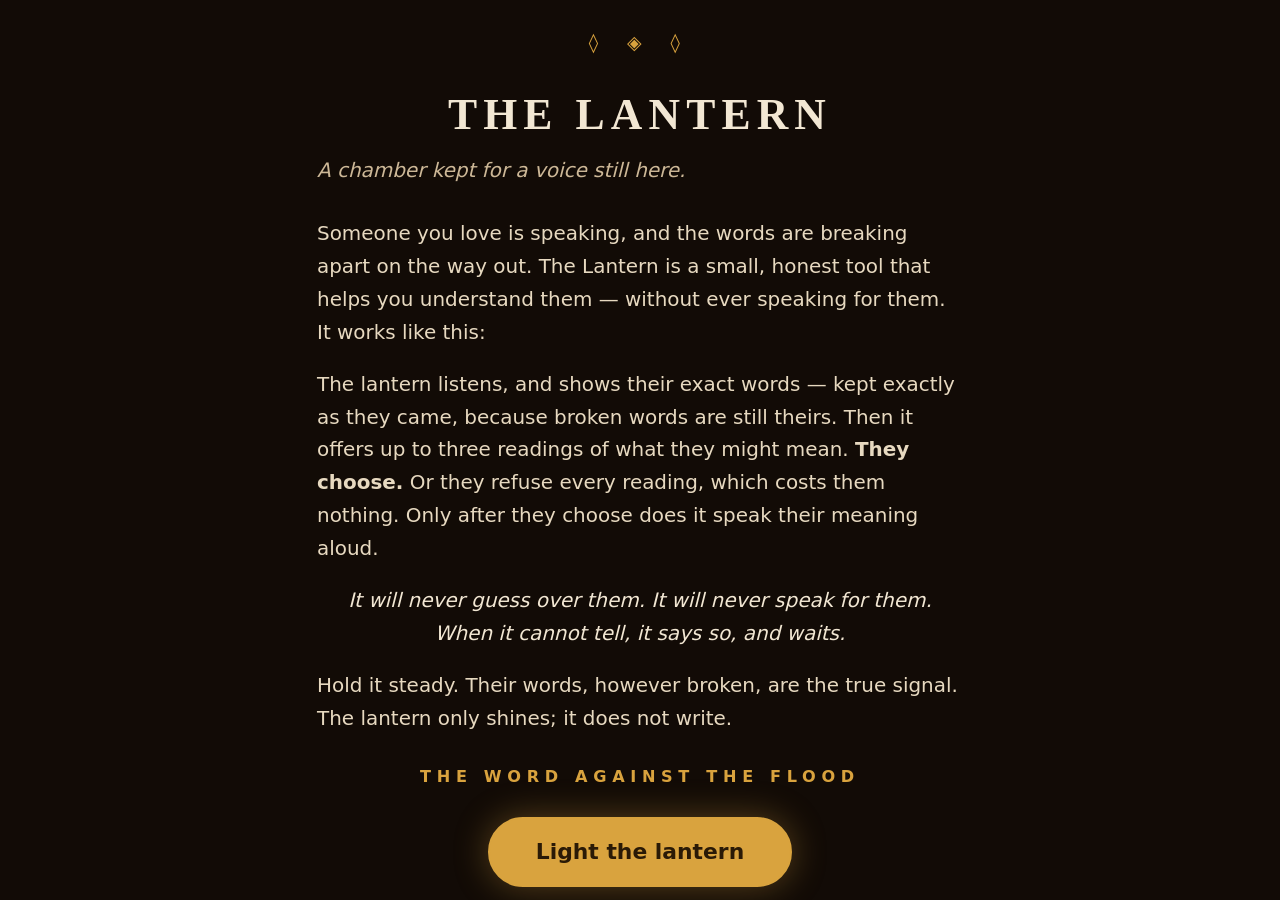
==== commit fc951bac: "Origin story rewritten in first person, shorter and factual Part I of the Book is now the builder's " ====
--- a/static/index.html
+++ b/static/index.html
@@ -2,9 +2,14 @@
 <html lang="en">
 <head>
   <meta charset="UTF-8">
-  <meta name="viewport" content="width=device-width, initial-scale=1.0">
+  <meta name="viewport" content="width=device-width, initial-scale=1.0, viewport-fit=cover">
   <title>The Lantern</title>
+  <meta name="description" content="A live communication aid for a voice still here. It listens, shows exact words, offers readings — and only speaks what the person chooses.">
+  <meta name="theme-color" id="theme-color-meta" content="#171009">
   <link rel="stylesheet" href="style.css">
+  <link rel="manifest" href="manifest.webmanifest">
+  <link rel="icon" href="icon.svg" type="image/svg+xml">
+  <link rel="apple-touch-icon" href="icon-180.png">
 </head>
 <body>
 
@@ -18,8 +23,9 @@
       <p class="threshold-kicker">A chamber kept for a voice still here.</p>
 
       <p>Someone you love is speaking, and the words are breaking apart on
-        the way out. You came here reaching for something. This is that
-        something. It is small, and honest, and it works like this:</p>
+        the way out. The Lantern is a small, honest tool that helps you
+        understand them &mdash; without ever speaking for them. It works
+        like this:</p>
 
       <p>The lantern listens, and shows their exact words &mdash; kept
         exactly as they came, because broken words are still theirs. Then it
@@ -36,6 +42,9 @@
       <div class="threshold-motto">THE WORD AGAINST THE FLOOD</div>
 
       <button id="threshold-begin" class="threshold-begin">Light the lantern</button>
+
+      <div><a class="threshold-book-link" href="about.html">The whole story, the rite, and the laws:
+        The Book of the Lantern &rarr;</a></div>
     </div>
   </div>
 
@@ -62,9 +71,14 @@
           <button id="mode-voice" class="mode-btn active" aria-pressed="true">Voice</button>
           <button id="mode-keeper" class="mode-btn" aria-pressed="false">Keeper</button>
         </div>
+        <button class="hh" aria-expanded="false" aria-controls="tip-mode" aria-label="What do Voice and Keeper mean?">?</button>
         <button id="settings-btn" class="settings-btn" aria-label="Open settings">Settings</button>
       </div>
     </header>
+    <div class="hh-tip" id="tip-mode"><strong>Voice</strong> is the person the lantern serves —
+      their words get readings to choose from. <strong>Keeper</strong> is whoever tends the
+      lantern with them — keeper words go straight into the record, as context, with no readings.
+      Switch before tapping the lantern.</div>
 
     <!-- ================= The lantern: live words + one big flame ======== -->
     <section class="talk" aria-label="The lantern">
@@ -85,6 +99,15 @@
            A tap here is the person choosing -- it speaks and is recorded
            as their chosen words. Filled from the prism. -->
       <div id="quick-words" class="quick-words" aria-label="Quick words"></div>
+
+      <!-- Offer-by-hand: revealed when this browser cannot hear speech
+           (many iPhones). Typed words become a card the person still taps
+           -- the second law holds on every device. -->
+      <div id="hand-row" class="hand-row hidden">
+        <input id="hand-input" type="text" autocomplete="off"
+               placeholder="Offer words by hand&hellip;" aria-label="Offer words by hand">
+        <button id="hand-add" class="type-add-btn">Show as a choice</button>
+      </div>
     </section>
 
     <!-- ================= Readings: cards or an honest unclear =========== -->
@@ -122,7 +145,9 @@
     <!-- ================= The record ====================================== -->
     <section class="record-section" aria-label="The record">
       <header class="record-header">
-        <h2>The Record</h2>
+        <h2>The Record
+          <button class="hh" aria-expanded="false" aria-controls="tip-chips" aria-label="What do the colored tags mean?">?</button>
+        </h2>
         <!-- Fourth law: every utterance carries a provenance chip, one of
              exactly four, so the record never forgets where words came from. -->
         <div class="legend">
@@ -132,11 +157,21 @@
           <span class="chip chip-keeper">keeper</span>
         </div>
       </header>
+      <div class="hh-tip" id="tip-chips">Every line remembers where its words came from:
+        <strong>verbatim</strong> — their exact words, untouched;
+        <strong>confirmed-reading</strong> — a reading they chose by tap (it keeps the
+        original fragment underneath, always);
+        <strong>chosen</strong> — words they picked by hand;
+        <strong>keeper</strong> — the companion speaking for themself.
+        The lantern never writes a line of its own.</div>
       <ol id="record" class="record"></ol>
       <p id="record-empty" class="record-empty">Nothing yet. What gets through appears here.</p>
     </section>
 
-    <footer class="chamber-foot" aria-hidden="true">&#9674; &#9672; &#9674;</footer>
+    <footer class="chamber-foot">
+      <a href="about.html" style="color: inherit; text-decoration: none;"
+         aria-label="Open the Book of the Lantern">&#9674; &#9672; &#9674;</a>
+    </footer>
   </main>
 
   <!-- ================= Settings drawer ================================== -->
@@ -148,7 +183,15 @@
     </header>
 
     <section class="drawer-block">
-      <h3>The Prism</h3>
+      <h3>The Prism
+        <button class="hh" aria-expanded="false" aria-controls="tip-prism" aria-label="What is the prism?">?</button>
+      </h3>
+      <div class="hh-tip" id="tip-prism">Without these notes, a model falls back on what
+        &ldquo;a patient&rdquo; generically wants. The prism bends every reading toward
+        <em>this</em> person instead: their people, their places, their private words.
+        It rides along with each reading and is stored nowhere else &mdash; on this
+        device in cloud mode, in <code>prism.json</code> at the hearth.
+        <a href="about.html#prism">More in the Book &rarr;</a></div>
       <p class="drawer-note">The prism teaches the lantern this person&rsquo;s own words and
         world, so it never falls back on generic guesses. It is the only
         personalization there is &mdash; sent with every reading, remembered
@@ -202,13 +245,18 @@
     </section>
 
     <section class="drawer-block">
-      <h3>The Threshold</h3>
-      <div class="drawer-row">
+      <h3>The Book</h3>
+      <p class="drawer-note">The story, the working, the rite itself, how to use this,
+        and what is forbidden &mdash; all of it, in one place.</p>
+      <div class="drawer-row">
+        <a class="drawer-btn" href="about.html" style="text-decoration: none; display: inline-flex; align-items: center;">Open the Book of the Lantern</a>
         <button id="threshold-again" class="drawer-btn">Read the threshold again</button>
       </div>
     </section>
   </aside>
 
+  <script src="config.js"></script>
+  <script src="rite.js"></script>
   <script src="app.js"></script>
 </body>
 </html>
--- a/static/style.css
+++ b/static/style.css
@@ -641,6 +641,271 @@
   letter-spacing: 0.4em;
 }
 
+/* ================= Cognitive handholds =================
+   The estate's "?" marks: small gold doors that open a plain-language
+   note in place. Tap to open, tap to close. One line of context for
+   whoever just walked into the room. */
+
+.hh {
+  display: inline-flex;
+  align-items: center;
+  justify-content: center;
+  width: 1.5rem;
+  height: 1.5rem;
+  min-height: 0;
+  padding: 0;
+  margin-left: 0.45rem;
+  border-radius: 50%;
+  border: 1.5px solid var(--accent);
+  background: transparent;
+  color: var(--accent);
+  font-size: 0.85rem;
+  font-weight: 700;
+  vertical-align: middle;
+  flex: 0 0 auto;
+}
+
+.hh[aria-expanded="true"] { background: var(--accent); color: var(--on-accent); }
+
+.hh-tip {
+  display: none;
+  margin: 0.5rem 0;
+  padding: 0.7rem 0.9rem;
+  border: 1.5px solid var(--accent);
+  border-radius: 10px;
+  background: var(--surface);
+  color: var(--ink);
+  font-size: 0.95rem;
+  font-weight: 400;
+  line-height: 1.5;
+  text-align: left;
+  letter-spacing: normal;
+  text-transform: none;
+}
+
+.hh-tip.open { display: block; }
+.hh-tip a { color: var(--accent); }
+
+/* ================= Offer-by-hand row =================
+   Shown when this browser cannot hear speech (many iPhones): the person
+   can still choose words by hand -- typed words become a card that still
+   takes their tap. */
+
+.hand-row {
+  width: 100%;
+  display: flex;
+  gap: 0.6rem;
+  flex-wrap: wrap;
+  justify-content: center;
+  margin-top: 1rem;
+}
+
+.hand-row input {
+  flex: 1 1 220px;
+  font: inherit;
+  font-size: 1.15rem;
+  padding: 0.7rem 0.9rem;
+  border: 2px solid var(--edge);
+  border-radius: var(--radius);
+  background: var(--surface);
+  color: var(--ink);
+}
+
+/* ================= The Book (about.html) ================= */
+
+.book {
+  max-width: 42rem;
+  margin: 0 auto;
+  padding: 1.4rem 1.2rem 4rem;
+}
+
+.book-head { text-align: center; padding: 1.6rem 0 0.6rem; }
+
+.book-head .sigil { color: var(--accent); letter-spacing: 0.6em; font-size: 0.95rem; }
+
+.book-head h1 {
+  font-size: 2.1rem;
+  letter-spacing: 0.12em;
+  margin: 0.8rem 0 0.2rem;
+}
+
+.book-head .kicker { color: var(--ink-soft); font-style: italic; margin: 0 0 0.4rem; }
+
+.book-nav {
+  display: flex;
+  justify-content: center;
+  gap: 0.8rem;
+  flex-wrap: wrap;
+  margin: 1rem 0 0;
+}
+
+.book-nav a {
+  color: var(--accent);
+  text-decoration: none;
+  border: 1.5px solid var(--edge);
+  border-radius: 999px;
+  padding: 0.45rem 1rem;
+  font-size: 0.92rem;
+  font-weight: 600;
+  min-height: 44px;
+  display: inline-flex;
+  align-items: center;
+}
+
+.book-nav a:hover, .book-nav a:focus-visible { border-color: var(--accent); }
+
+.part { margin-top: 2.6rem; }
+
+.part-kicker {
+  color: var(--accent);
+  font-size: 0.8rem;
+  font-weight: 700;
+  letter-spacing: 0.35em;
+  text-transform: uppercase;
+}
+
+.part h2 {
+  font-family: Georgia, "Times New Roman", serif;
+  font-size: 1.55rem;
+  margin: 0.3rem 0 0.9rem;
+}
+
+.part p, .part li { font-size: 1.05rem; line-height: 1.7; }
+
+.part p { margin: 0 0 0.9rem; }
+
+.part ul, .part ol { padding-left: 1.3rem; margin: 0 0 0.9rem; }
+
+.part li { margin-bottom: 0.45rem; }
+
+.vow {
+  text-align: center;
+  font-style: italic;
+  color: var(--ink);
+  padding: 0.4rem 1rem;
+  margin: 1.2rem 0;
+}
+
+.book blockquote {
+  margin: 1.2rem 0;
+  padding: 0.8rem 1.1rem;
+  border-left: 3px solid var(--accent);
+  background: var(--surface);
+  border-radius: 0 10px 10px 0;
+  color: var(--ink);
+  font-style: italic;
+}
+
+.book blockquote .attr { display: block; margin-top: 0.5rem; font-style: normal; color: var(--ink-soft); font-size: 0.9rem; }
+
+/* The five movements of the working */
+.movements { list-style: none; padding: 0; counter-reset: movement; }
+
+.movements li {
+  background: var(--surface);
+  border: 1.5px solid var(--edge);
+  border-radius: var(--radius);
+  padding: 0.8rem 1rem 0.8rem 3.4rem;
+  margin-bottom: 0.6rem;
+  position: relative;
+  counter-increment: movement;
+}
+
+.movements li::before {
+  content: counter(movement);
+  position: absolute;
+  left: 0.9rem;
+  top: 0.85rem;
+  width: 1.8rem;
+  height: 1.8rem;
+  border-radius: 50%;
+  background: var(--accent);
+  color: var(--on-accent);
+  font-weight: 700;
+  display: flex;
+  align-items: center;
+  justify-content: center;
+}
+
+.movements b { display: block; margin-bottom: 0.15rem; }
+
+/* The rite, rendered live from rite.js */
+.rite-block {
+  background: var(--surface);
+  border: 1.5px solid var(--edge);
+  border-radius: var(--radius);
+  padding: 1rem 1.1rem;
+  white-space: pre-wrap;
+  overflow-wrap: break-word;
+  font-family: ui-monospace, "SF Mono", Menlo, Consolas, monospace;
+  font-size: 0.82rem;
+  line-height: 1.55;
+  color: var(--ink);
+  max-height: 60vh;
+  overflow-y: auto;
+}
+
+.rite-note { color: var(--ink-soft); font-size: 0.9rem; margin-top: 0.5rem; }
+
+/* The two probes: real inputs, real outputs */
+.probe {
+  background: var(--surface);
+  border: 1.5px solid var(--edge);
+  border-radius: var(--radius);
+  padding: 0.9rem 1rem;
+  margin-bottom: 0.8rem;
+}
+
+.probe .probe-name {
+  font-weight: 700;
+  letter-spacing: 0.06em;
+  font-size: 0.85rem;
+  text-transform: uppercase;
+  color: var(--accent);
+  margin: 0 0 0.4rem;
+}
+
+.probe code, .part code {
+  font-family: ui-monospace, "SF Mono", Menlo, Consolas, monospace;
+  font-size: 0.88em;
+  background: var(--bg);
+  border: 1px solid var(--edge);
+  border-radius: 6px;
+  padding: 0.1rem 0.35rem;
+  overflow-wrap: break-word;
+}
+
+html.daylight .probe code, html.daylight .part code { background: var(--surface); }
+
+.book-foot {
+  margin-top: 3rem;
+  text-align: center;
+  color: var(--ink-soft);
+  font-size: 0.9rem;
+}
+
+.book-foot .sigil { color: var(--accent); letter-spacing: 0.6em; margin-top: 0.8rem; }
+
+/* threshold link to the book */
+.threshold-book-link {
+  display: inline-block;
+  margin-top: 1.2rem;
+  color: #cdb897;
+  font-size: 0.9rem;
+}
+
+/* ================= Mobile & touch polish ================= */
+
+/* Kill tap-delay and accidental double-tap zoom on controls. */
+button, .card, .quick-word, input, textarea { touch-action: manipulation; }
+button { -webkit-tap-highlight-color: transparent; }
+
+/* Calm for those who need stillness. */
+@media (prefers-reduced-motion: reduce) {
+  .lantern.lit { animation: none; box-shadow: 0 0 46px var(--halo); }
+  body { transition: none; }
+}
+
 /* ================= Small screens ================= */
 
 @media (max-width: 560px) {
@@ -648,4 +913,10 @@
   html.large-text { font-size: 20px; }
   .top { flex-direction: column; align-items: stretch; }
   .top-controls { justify-content: space-between; }
-}
+  .app { padding: 0.8rem 0.8rem 3rem; }
+  .card { gap: 0.7rem; padding: 0.8rem 0.9rem; }
+  .entry-actions { margin-left: 0; width: 100%; justify-content: flex-end; }
+  .threshold h1 { font-size: 1.9rem; }
+  .threshold p { font-size: 1rem; }
+  .book-head h1 { font-size: 1.8rem; }
+}
